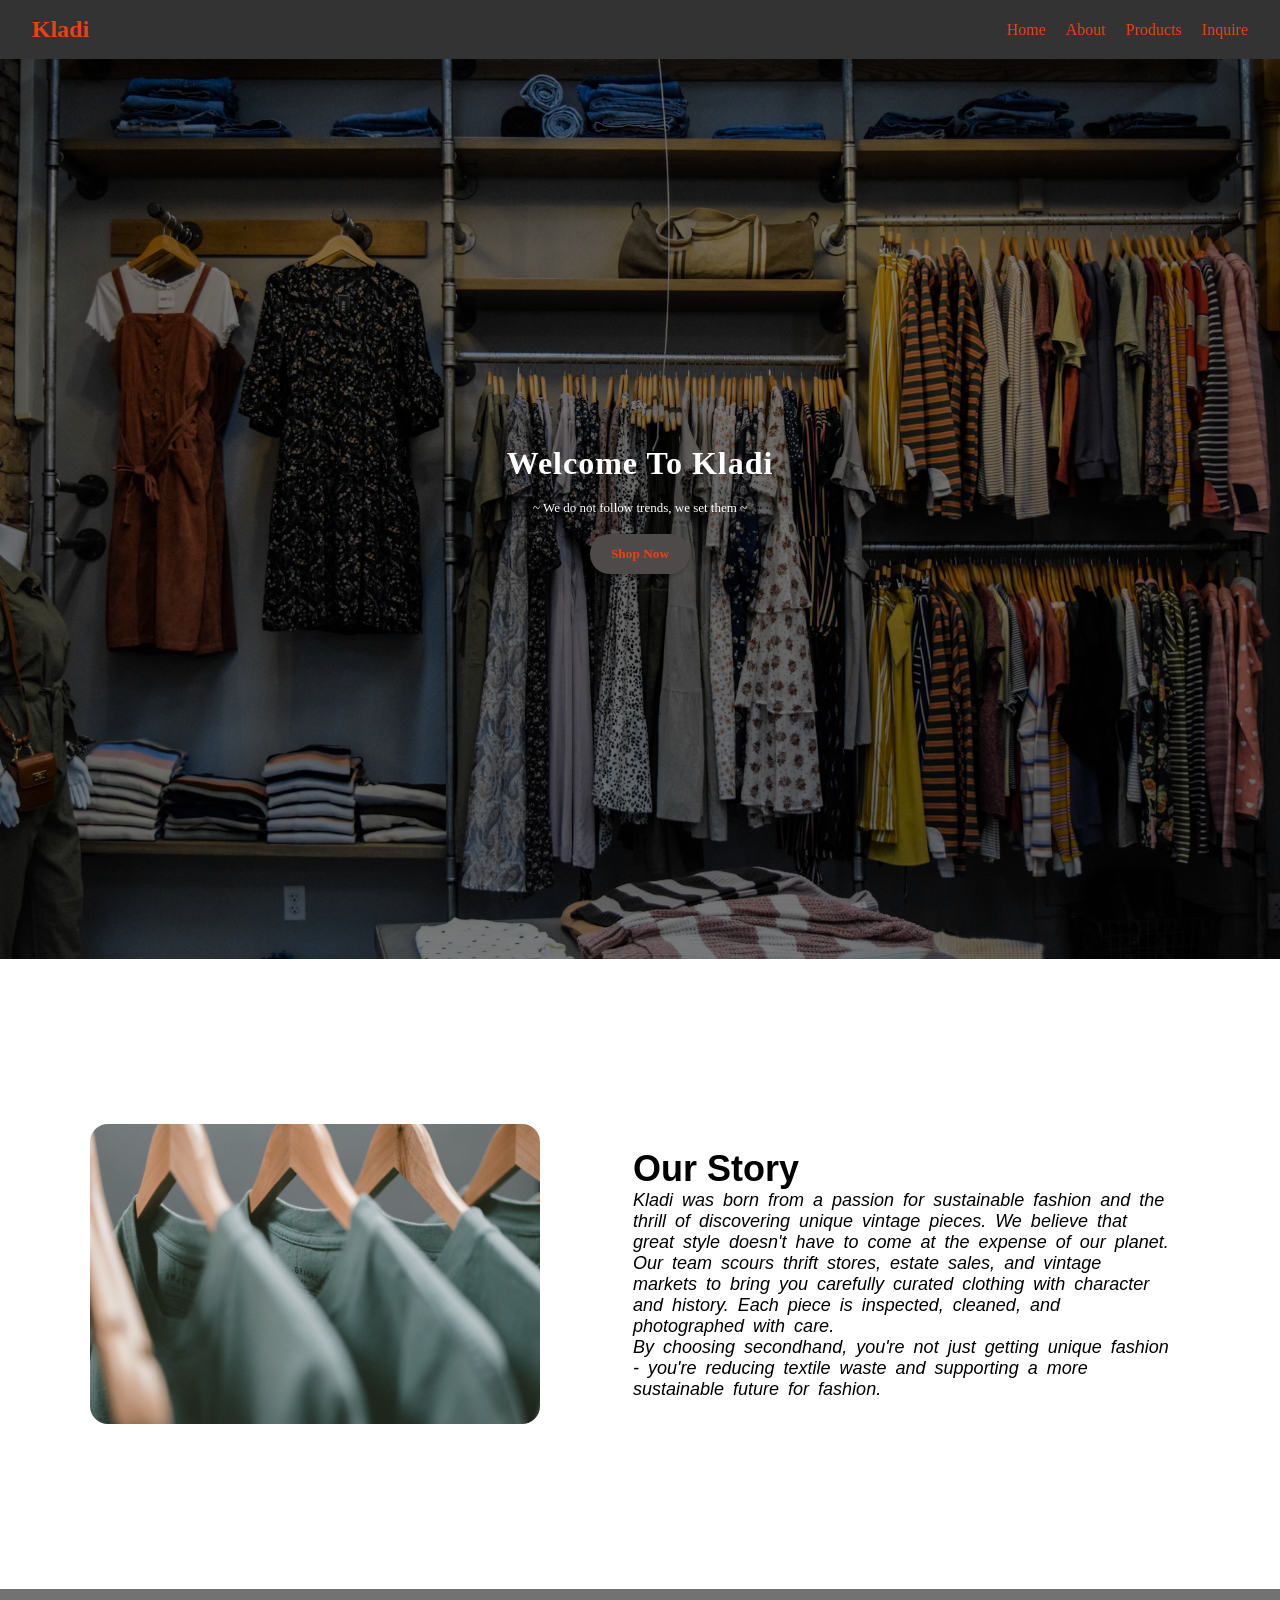
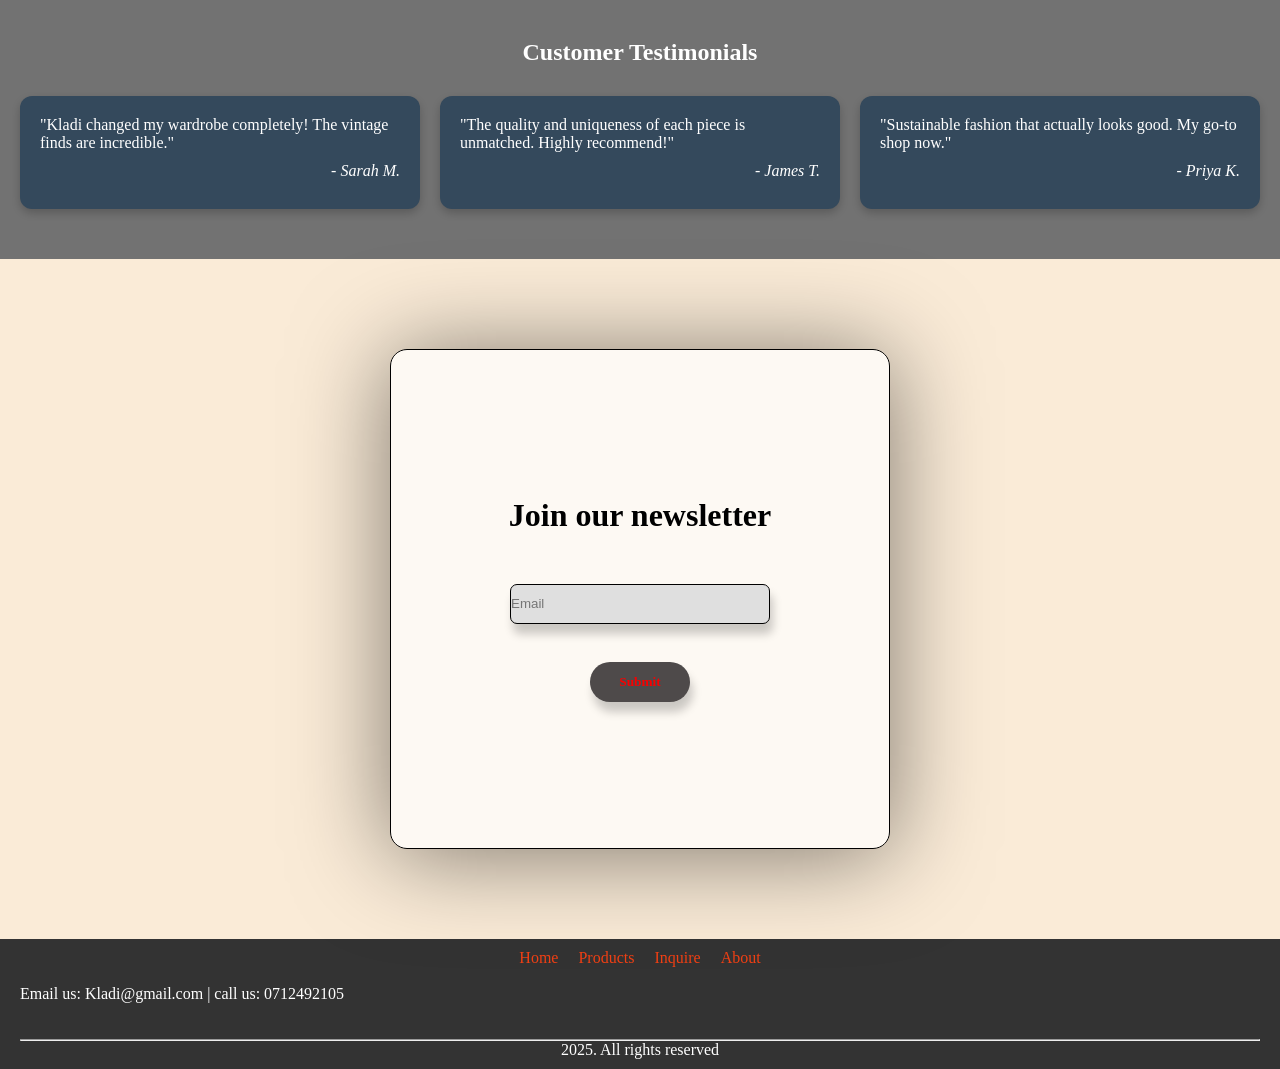
==== index.html @ 6521f9da "first commit" ====
<html lang="en">
<head>
    <meta charset="UTF-8">
    <meta name="viewport" content="width=device-width, initial-scale=1.0">
    
    <link rel="shortcut icon" href="hood.jpg" type="image/x-icon">
    <link rel="stylesheet" href="styles.css">
    <title>
        CIT-227-081/2023, Johnpaul Kibet
    </title>
</head>
<body>
    <nav>
        <div class="logo">
            <H1><a href="#">Kladi </a></H1>
         </div>         
         <div class="links">
            <ul>
                <li><a href="#home">Home</a></li>
                <li><a href="about.html">About</a></li>
                <li><a href="product.html">Products</a></li>
                <li><a href="enquire..html">Inquire</a></li>

            </ul>
         </div>
     </nav>
     <div class="main_logo" id="home">
        <h1 style="font-family: 'Playfair Display', serif;font: weight bolder; letter-spacing: 1px;color: rgb(255, 255, 255);">Welcome To Kladi </h1><br>
        <p style="font-family:cursive; font-weight: 10px; font-size: small;color: rgb(255, 255, 255);">~ We do not follow trends, we set them ~</p><br>
        <p><button type="button" ><a href="product.html">Shop Now</a></button></p>
     </div>
     <div class="story">
        <div class="story_image">
            <img src="tshirts.jpg" alt="clothes" >
        </div>
        <div class="speech">
            <div class="speech_container">
                <h1>Our Story</h1>
                <p>Kladi was born from a passion for sustainable fashion and the thrill of discovering unique vintage pieces. We believe that great style doesn't have to come at the expense of our planet.</p>
                <p>Our team scours thrift stores, estate sales, and vintage markets to bring you carefully curated clothing with character and history. Each piece is inspected, cleaned, and photographed with care.</p>
                <p>By choosing secondhand, you're not just getting unique fashion - you're reducing textile waste and supporting a more sustainable future for fashion.</p>
            </div>
        </div>
     </div>
     
     
     <div class="reviews">
        <h2 style="text-align: center; width: 100%; color: rgb(255, 255, 255);">Customer Testimonials</h2>
        <div class="customer">
            <p>"Kladi changed my wardrobe completely! The vintage finds are incredible."</p>
            <p class="customer-name">- Sarah M.</p>
        </div>
        <div class="customer">
            <p>"The quality and uniqueness of each piece is unmatched. Highly recommend!"</p>
            <p class="customer-name">- James T.</p>
        </div>
        <div class="customer">
            <p>"Sustainable fashion that actually looks good. My go-to shop now."</p>
            <p class="customer-name">- Priya K.</p>
        </div>
    </div>

    <div class="newsletter">
        <div class="newscont">
            <form action="#" method="post">
                <h1 style="top: 0; margin-bottom: 50px;">Join our newsletter</h1>
                <input type="Email" placeholder="Email" required><br>
                <button type="button" value="Subscribe">Submit</button>
            </form>
        </div>
    </div>
    
     <footer>
        
        <div class="quick_links">
            <ul>
               
                <li><a href="#home">Home</a></li>
                <li><a href="product.html">Products</a></li>
                <li><a href="enquire..html">Inquire</a></li>
                <li><a href="about.html">About</a></li>
            </ul>
        </div><br>
        <div class="contacts">
            Email us: Kladi@gmail.com | call us: 0712492105
        </div>
        <div class="social_media">
            <ul></ul>
        </div>
        <br><br>
        <hr>
        <center><p>2025. All rights reserved</p></center>
     </footer>

</body>
</html>
---- styles.css ----
*{
    margin: 0;
    padding: 0;
    box-sizing: border-box;
}
a{
    text-decoration: none;
    transition: 0.3s ease-in-out;
}
li,a{
    list-style-type: none;
    color: rgb(240, 63, 19);
    transition: 0.3s ease-in-out;
}
a:hover{
    color: rgb(255, 255, 255);
}
ul{
    display: flex;
    gap: 20px;
}
.logo{
    color: white;
}
nav{
    display: flex;
    justify-content: space-between;
    align-items: center;
    background-color: rgba(0, 0, 0, 0.8);
    backdrop-filter: blur(8px);
    padding: 1rem 2rem;
    position: sticky;
    top: 0;
    width: 100%;
    z-index: 1000;
}
.main_logo{
    background: linear-gradient(rgba(0, 0, 0, 0.5), rgba(0, 0, 0, 0.5)), url(clothes.jpg);
    background-size: cover;
    background-repeat: no-repeat;
    background-position: center;
    width: 100%;
    height: 100vh;
    text-align: center;
    display: flex;
    flex-direction: column;
    justify-content: center;
}

.story{
    display: flex;
    justify-content: center;
    align-items: center;
    height:70vh;
    width: 100%;
    margin: 0 auto;
    padding: 20px;
    gap: 30px;
}
.story_image{
    flex: 1;
    max-width: 40%;
    display: flex;
    justify-content: center;
    align-items: center;
}
.story_image img{
    max-height: 300px;
    max-width: 100%;
    border-radius: 18px;
    object-fit: cover;
}
.speech{
    flex: 1;
    max-width: 50%;
    padding: 20px;
    font-family: 'Franklin Gothic Medium', 'Arial Narrow', Arial, sans-serif;
    font-size:large;
}
.speech p{
    font-style: italic;
    word-spacing: 4px;
    color:black;
}
.speech_container{
    padding: 10px 20px;
}

@media (max-width: 768px){
    .story{
        height: auto;
        flex-direction: column;
    }
    .story_image, .speech{
        max-width: 100%;
    }
    .story_image img{
        width: 300px;
        margin: 30px;
    }
    .reviews{
        flex-direction: column;
        height: auto;
    }
    
}
@media (max-width: 769px) {
    .story{
        width: 90%;
    }
   
}
@media (min-width: 769px) {
.reviews {
align-items: stretch; 
}
}

button {
    height: 40px;
    width: 100px;
    border-radius: 20px;
    background-color: #4e4a4a;
    color: rgb(248, 0, 0);
    font-weight: 700;
    border: none;
    cursor: pointer;
    box-shadow: 0 2px 3px rgba(0, 0, 0, 0.2);
    transition: all 0.3s ease-in-out;
    font-family: inherit;
}

button:hover {
    background-color: goldenrod;
    color:aliceblue;

}   
.reviews{
    color: black;
}
.reviews {
background-color: rgb(114, 114, 114);
display: flex;
flex-wrap: wrap;
gap: 20px;
padding: 50px 20px;
justify-content: center;
min-height: 30vh;

}


.customer {
background-color: rgb(52, 73, 92);
border-radius: 12px;
padding: 20px;
width: calc(25% - 20px);
box-shadow: 0 4px 8px rgba(0,0,0,0.2);
flex: 1 1 200px;
color: white;
transition: .4s ease-in-out;
}
.customer:hover{
    transform: translateY(-5px);
}

.customer-name {
font-style: italic;
text-align: right;
margin-top: 10px;
}

@media (max-width: 768px) {
.customer {
    width: 100%;
}
}
.social-media{
color: white;
}
.newsletter{
    background-color: antiquewhite;
    align-items: center;
    justify-content: center;
    display: flex;
    padding: 70px;
}
.newscont{
    display:flex;
    justify-content: center;
    align-items: center;
    min-width: 100%;
    height:60vh;
    
}
.newscont input{
    border-radius: 7px;
    border: 1px solid  black;
    background-color: rgb(223, 223, 223);
    margin-bottom: 20px;
    width: 260px;
    height: 40px;
    transition: 0.4s ease-in;
    box-shadow: 3px 10px 10px rgba(0,0,0,0.2);
}
.newscont input:hover{
    background-color: aliceblue;
}
.newscont button{
    box-shadow: 3px 10px 10px rgba(0,0,0,0.2);
}
footer{
    background-color: rgba(0, 0, 0, 0.8);            
    padding: 10px 20px;
    width: 100%;
}
footer, p{
color: white;
}
.quick_links ul{
display: flex;
flex-direction: row;
justify-content: center;
}
.home_link{
    
}
form{
    display: flex;
    flex-direction: column;
    justify-content: center;
    align-items: center;
    border: 1px solid black;
    max-width: 500px;
    width: 60%;
    height:500px;
    border-radius: 17px;
    background-color: rgba(255,255,255,0.7);
    box-shadow: 0 5px 6pc rgba(0,0,0,0.5);
}
@media(max-width: 768px){
    .form{
        max-width: 700px;
    }
}
form input{
    height: 30px;
    width: 200px;
    
}
form label{
    margin-right: 40px;
}
#message{
    margin-right: 40px;
}
.details{
    margin: 20px
}
.inq_body{
    background-color: rgb(196, 212, 212);
    justify-content: center;
    align-items: center;
    display: flex;
    min-height: 100vh;
    margin: 0;
}

form{
    display: flex;
    flex-direction: column;
    justify-content: center;
    align-items: center;
    border: 1px solid black;
    width: 60%;
    height:500px;
    border-radius: 17px;
    background-color: rgba(255,255,255,0.7);
    box-shadow: 0 5px 6pc rgba(0,0,0,0.5);
}
form input{
    height: 30px;
    width: 200px;
    
}
form label{
    margin-right: 40px;
}
#message{
    margin-right: 40px;
}
.details{
    display: flex;
    align-items: center;
}
.details label {
    width: 100px; 
    text-align: right; 
    margin-right: 10px; 
}
.details input, .details textarea {
    flex: 1; 
    height: 30px;
    padding: 5px;
}
.details textarea{
    height:60px;
    
}
.inq_body{
    background-color: rgb(196, 212, 212);
    justify-content: center;
    align-items: center;
    display: flex;
    min-height: 100vh;
    margin: 0;
}
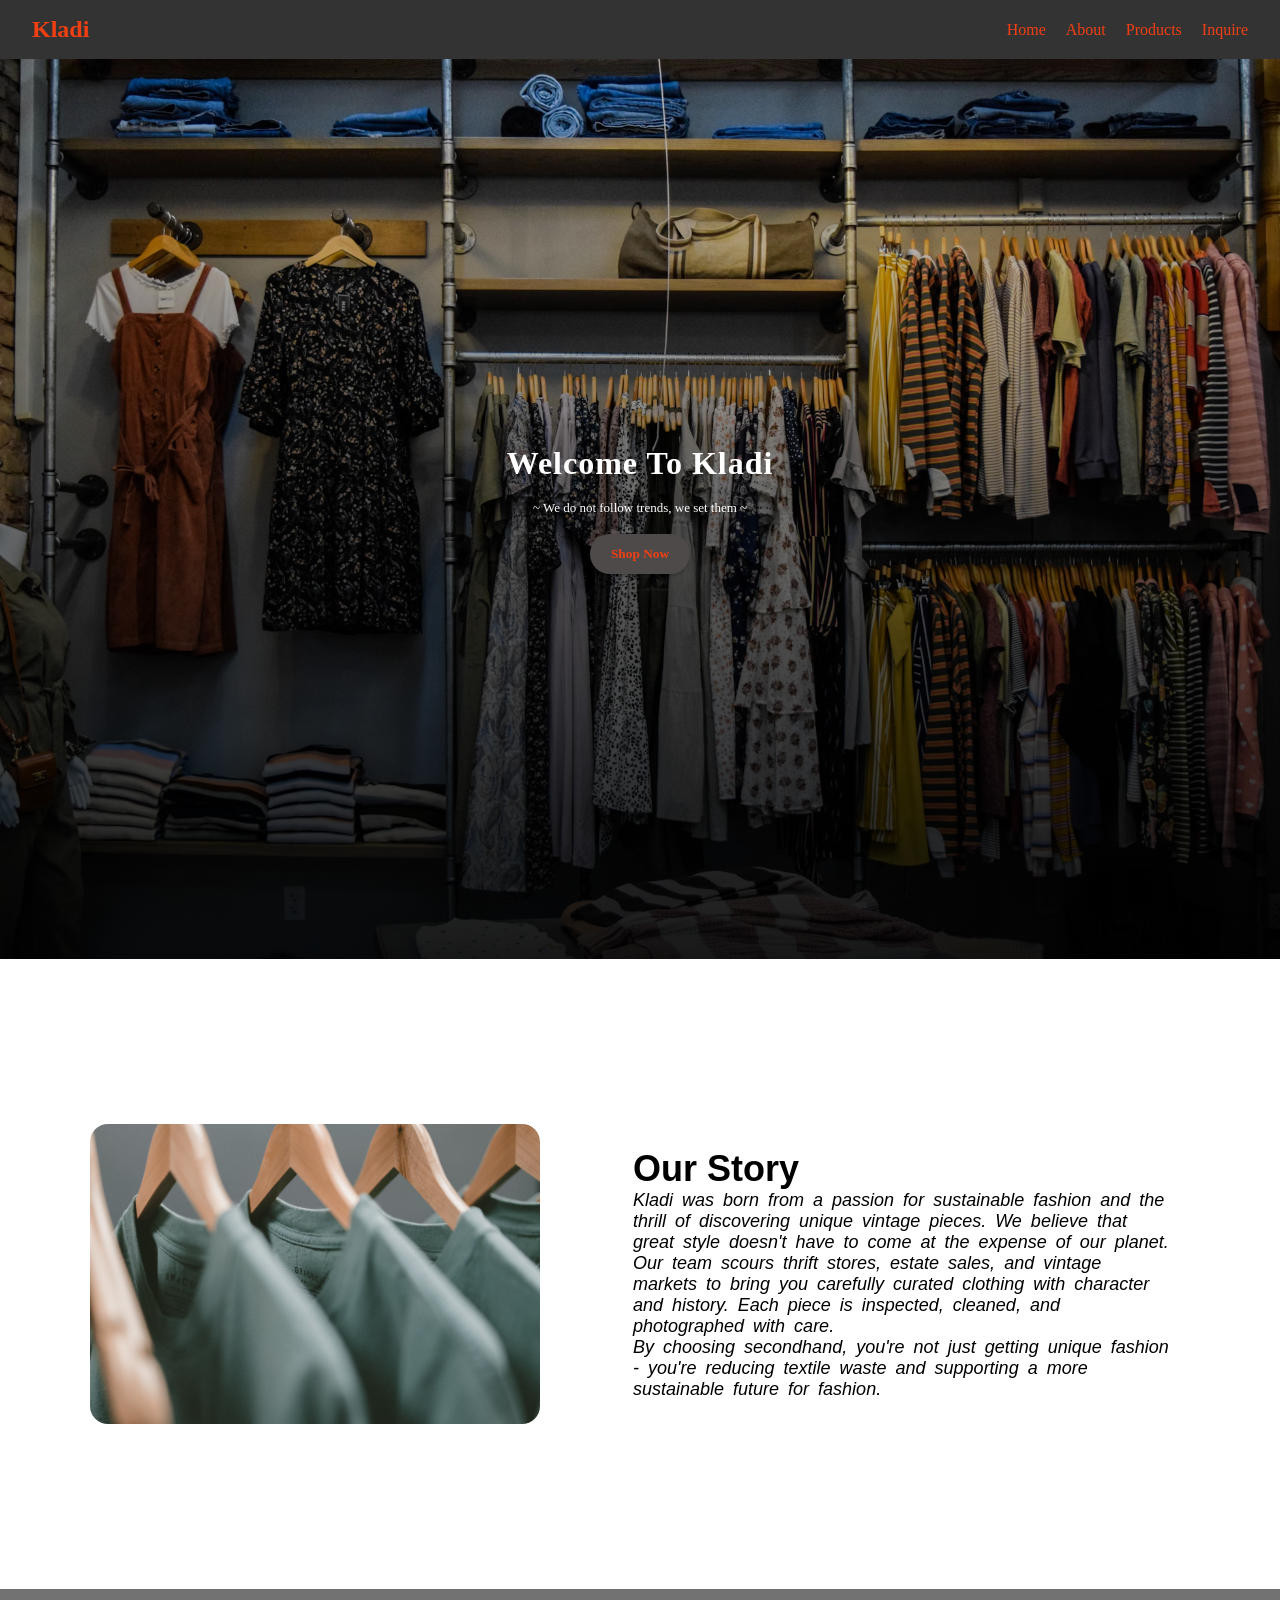
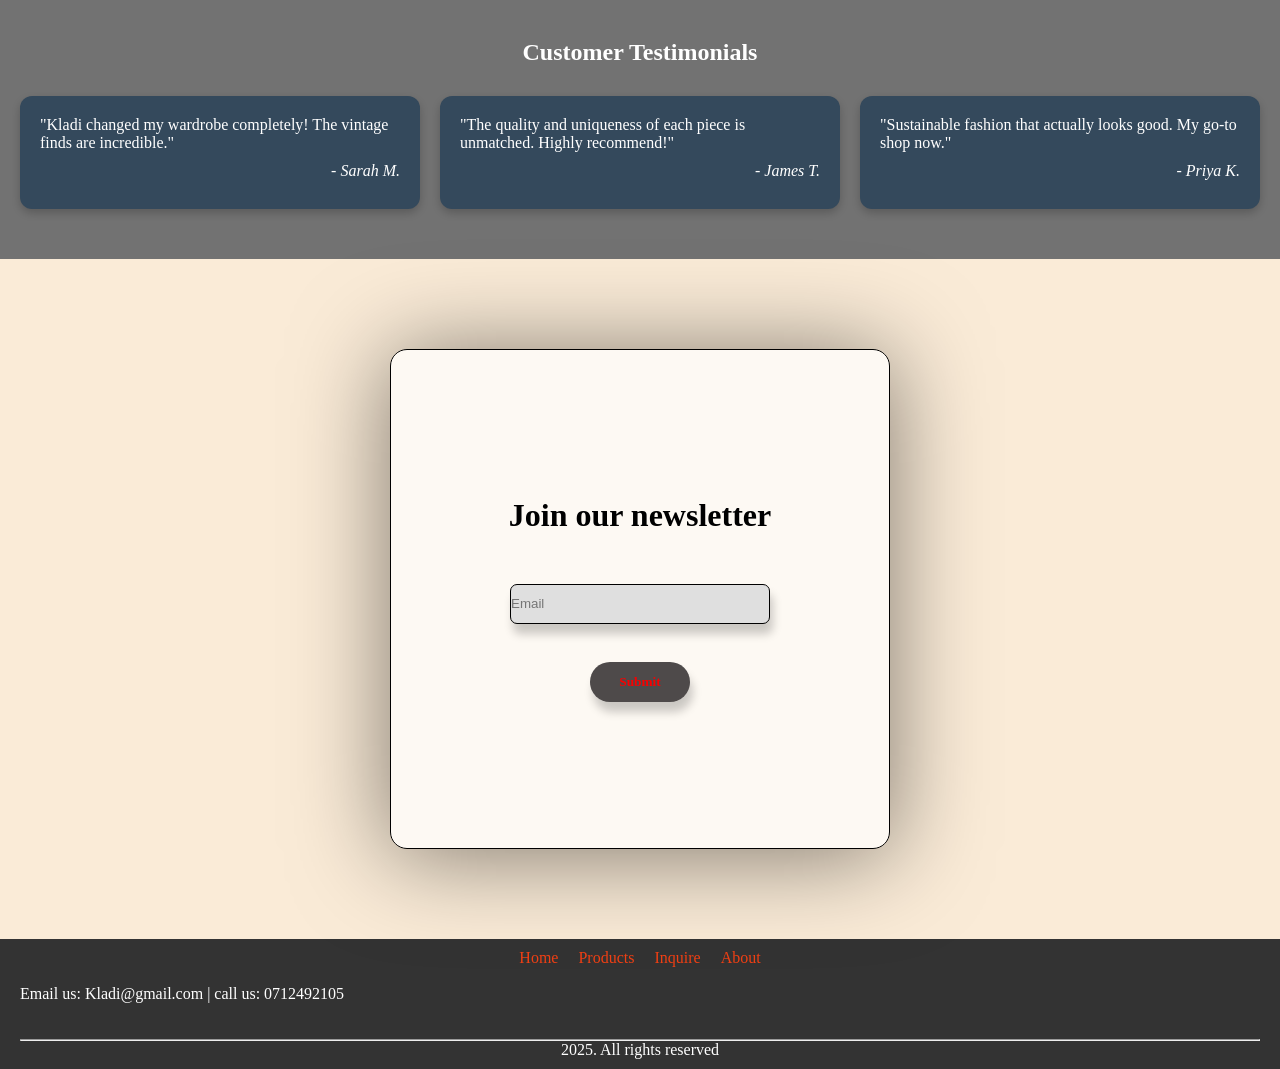
==== commit c1652d11: "changed corduroy to pants" ====
--- a/index.html
+++ b/index.html
@@ -8,6 +8,324 @@
     <title>
         CIT-227-081/2023, Johnpaul Kibet
     </title>
+    <style>
+        *{
+    margin: 0;
+    padding: 0;
+    box-sizing: border-box;
+}
+a{
+    text-decoration: none;
+    transition: 0.3s ease-in-out;
+}
+li,a{
+    list-style-type: none;
+    color: rgb(240, 63, 19);
+    transition: 0.3s ease-in-out;
+}
+a:hover{
+    color: rgb(255, 255, 255);
+}
+ul{
+    display: flex;
+    gap: 20px;
+}
+.logo{
+    color: white;
+}
+nav{
+    display: flex;
+    justify-content: space-between;
+    align-items: center;
+    background-color: rgba(0, 0, 0, 0.8);
+    backdrop-filter: blur(8px);
+    padding: 1rem 2rem;
+    position: sticky;
+    top: 0;
+    width: 100%;
+    z-index: 1000;
+}
+.main_logo{
+    background: linear-gradient(rgba(0, 0, 0, 0.1), rgba(0, 0, 0, 0.9)), url(clothes.jpg);
+    background-size: cover;
+    background-repeat: no-repeat;
+    background-position: center;
+    width: 100%;
+    height: 100vh;
+    text-align: center;
+    display: flex;
+    flex-direction: column;
+    justify-content: center;
+}
+
+.story{
+    display: flex;
+    justify-content: center;
+    align-items: center;
+    height:70vh;
+    width: 100%;
+    margin: 0 auto;
+    padding: 20px;
+    gap: 30px;
+}
+.story_image{
+    flex: 1;
+    max-width: 40%;
+    display: flex;
+    justify-content: center;
+    align-items: center;
+}
+.story_image img{
+    max-height: 300px;
+    max-width: 100%;
+    border-radius: 18px;
+    object-fit: cover;
+}
+.speech{
+    flex: 1;
+    max-width: 50%;
+    padding: 20px;
+    font-family: 'Franklin Gothic Medium', 'Arial Narrow', Arial, sans-serif;
+    font-size:large;
+}
+.speech p{
+    font-style: italic;
+    word-spacing: 4px;
+    color:black;
+}
+.speech_container{
+    padding: 10px 20px;
+}
+
+@media (max-width: 768px){
+    .story{
+        height: auto;
+        flex-direction: column;
+    }
+    .story_image, .speech{
+        max-width: 100%;
+    }
+    .story_image img{
+        width: 300px;
+        margin: 30px;
+    }
+    .reviews{
+        flex-direction: column;
+        height: auto;
+    }
+    
+}
+@media (max-width: 769px) {
+    .story{
+        width: 90%;
+    }
+   
+}
+@media (min-width: 769px) {
+.reviews {
+align-items: stretch; 
+}
+}
+
+button {
+    height: 40px;
+    width: 100px;
+    border-radius: 20px;
+    background-color: #4e4a4a;
+    color: rgb(248, 0, 0);
+    font-weight: 700;
+    border: none;
+    cursor: pointer;
+    box-shadow: 0 2px 3px rgba(0, 0, 0, 0.2);
+    transition: all 0.3s ease-in-out;
+    font-family: inherit;
+}
+
+button:hover {
+    background-color: goldenrod;
+    color:aliceblue;
+
+}   
+.reviews{
+    color: black;
+}
+.reviews {
+background-color: rgb(114, 114, 114);
+display: flex;
+flex-wrap: wrap;
+gap: 20px;
+padding: 50px 20px;
+justify-content: center;
+min-height: 30vh;
+
+}
+
+
+.customer {
+background-color: rgb(52, 73, 92);
+border-radius: 12px;
+padding: 20px;
+width: calc(25% - 20px);
+box-shadow: 0 4px 8px rgba(0,0,0,0.2);
+flex: 1 1 200px;
+color: white;
+transition: .4s ease-in-out;
+}
+.customer:hover{
+    transform: translateY(-5px);
+}
+
+.customer-name {
+font-style: italic;
+text-align: right;
+margin-top: 10px;
+}
+
+@media (max-width: 768px) {
+.customer {
+    width: 100%;
+}
+}
+.social-media{
+color: white;
+}
+.newsletter{
+    background-color: antiquewhite;
+    align-items: center;
+    justify-content: center;
+    display: flex;
+    padding: 70px;
+}
+.newscont{
+    display:flex;
+    justify-content: center;
+    align-items: center;
+    min-width: 100%;
+    height:60vh;
+    
+}
+.newscont input{
+    border-radius: 7px;
+    border: 1px solid  black;
+    background-color: rgb(223, 223, 223);
+    margin-bottom: 20px;
+    width: 260px;
+    height: 40px;
+    transition: 0.4s ease-in;
+    box-shadow: 3px 10px 10px rgba(0,0,0,0.2);
+}
+.newscont input:hover{
+    background-color: aliceblue;
+}
+.newscont button{
+    box-shadow: 3px 10px 10px rgba(0,0,0,0.2);
+}
+footer{
+    background-color: rgba(0, 0, 0, 0.8);            
+    padding: 10px 20px;
+    width: 100%;
+}
+footer, p{
+color: white;
+}
+.quick_links ul{
+display: flex;
+flex-direction: row;
+justify-content: center;
+}
+
+form{
+    display: flex;
+    flex-direction: column;
+    justify-content: center;
+    align-items: center;
+    border: 1px solid black;
+    max-width: 500px;
+    width: 60%;
+    height:500px;
+    border-radius: 17px;
+    background-color: rgba(255,255,255,0.7);
+    box-shadow: 0 5px 6pc rgba(0,0,0,0.5);
+}
+@media(max-width: 768px){
+    .form{
+        max-width: 700px;
+    }
+}
+form input{
+    height: 30px;
+    width: 200px;
+    
+}
+form label{
+    margin-right: 40px;
+}
+#message{
+    margin-right: 40px;
+}
+.details{
+    margin: 20px
+}
+.inq_body{
+    background-color: rgb(196, 212, 212);
+    justify-content: center;
+    align-items: center;
+    display: flex;
+    min-height: 100vh;
+    margin: 0;
+}
+
+form{
+    display: flex;
+    flex-direction: column;
+    justify-content: center;
+    align-items: center;
+    border: 1px solid black;
+    width: 60%;
+    height:500px;
+    border-radius: 17px;
+    background-color: rgba(255,255,255,0.7);
+    box-shadow: 0 5px 6pc rgba(0,0,0,0.5);
+}
+form input{
+    height: 30px;
+    width: 200px;
+    
+}
+form label{
+    margin-right: 40px;
+}
+#message{
+    margin-right: 40px;
+}
+.details{
+    display: flex;
+    align-items: center;
+}
+.details label {
+    width: 100px; 
+    text-align: right; 
+    margin-right: 10px; 
+}
+.details input, .details textarea {
+    flex: 1; 
+    height: 30px;
+    padding: 5px;
+}
+.details textarea{
+    height:60px;
+    
+}
+.inq_body{
+    background-color: rgb(196, 212, 212);
+    justify-content: center;
+    align-items: center;
+    display: flex;
+    min-height: 100vh;
+    margin: 0;
+}
+        
+    </style>
 </head>
 <body>
     <nav>
--- a/styles.css
+++ b/styles.css
@@ -35,7 +35,7 @@
     z-index: 1000;
 }
 .main_logo{
-    background: linear-gradient(rgba(0, 0, 0, 0.5), rgba(0, 0, 0, 0.5)), url(clothes.jpg);
+    background: linear-gradient(rgba(0, 0, 0, 0.1), rgba(0, 0, 0, 0.9)), url(clothes.jpg);
     background-size: cover;
     background-repeat: no-repeat;
     background-position: center;
@@ -222,9 +222,7 @@
 flex-direction: row;
 justify-content: center;
 }
-.home_link{
-    
-}
+
 form{
     display: flex;
     flex-direction: column;
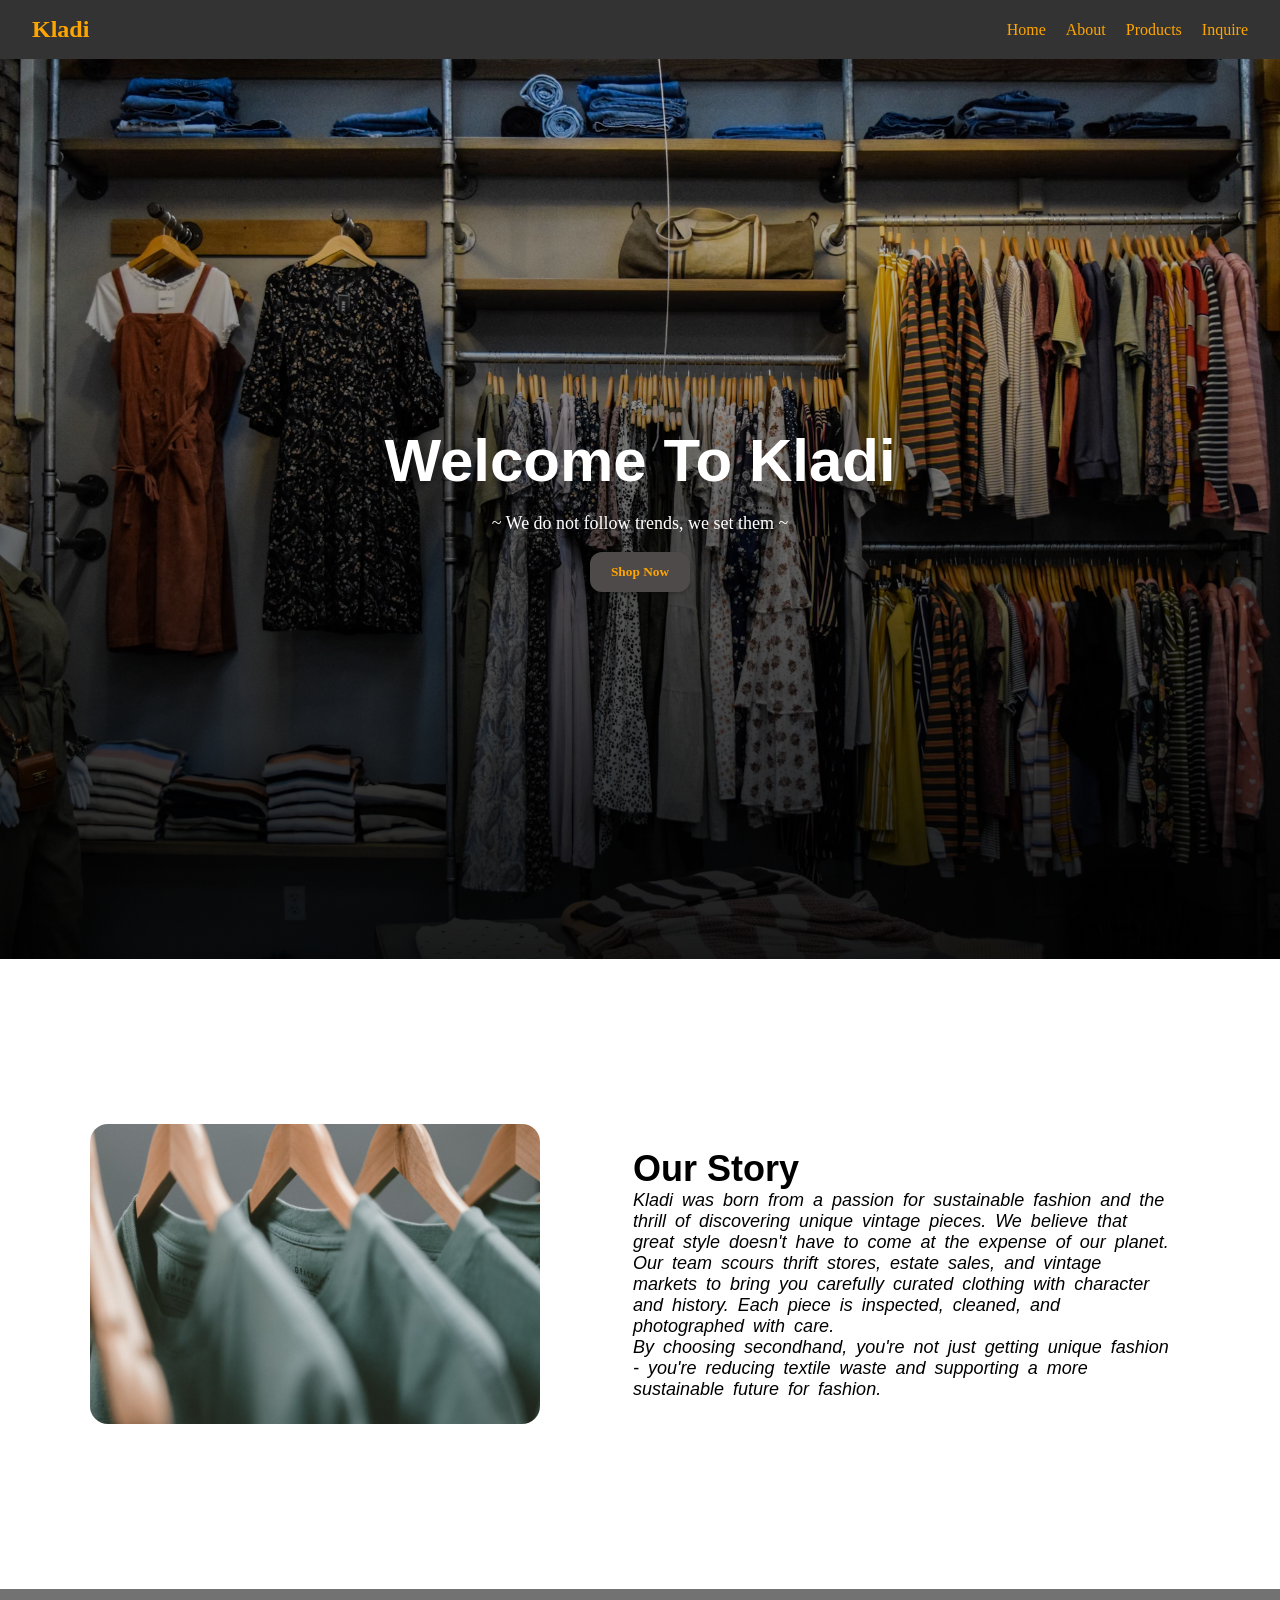
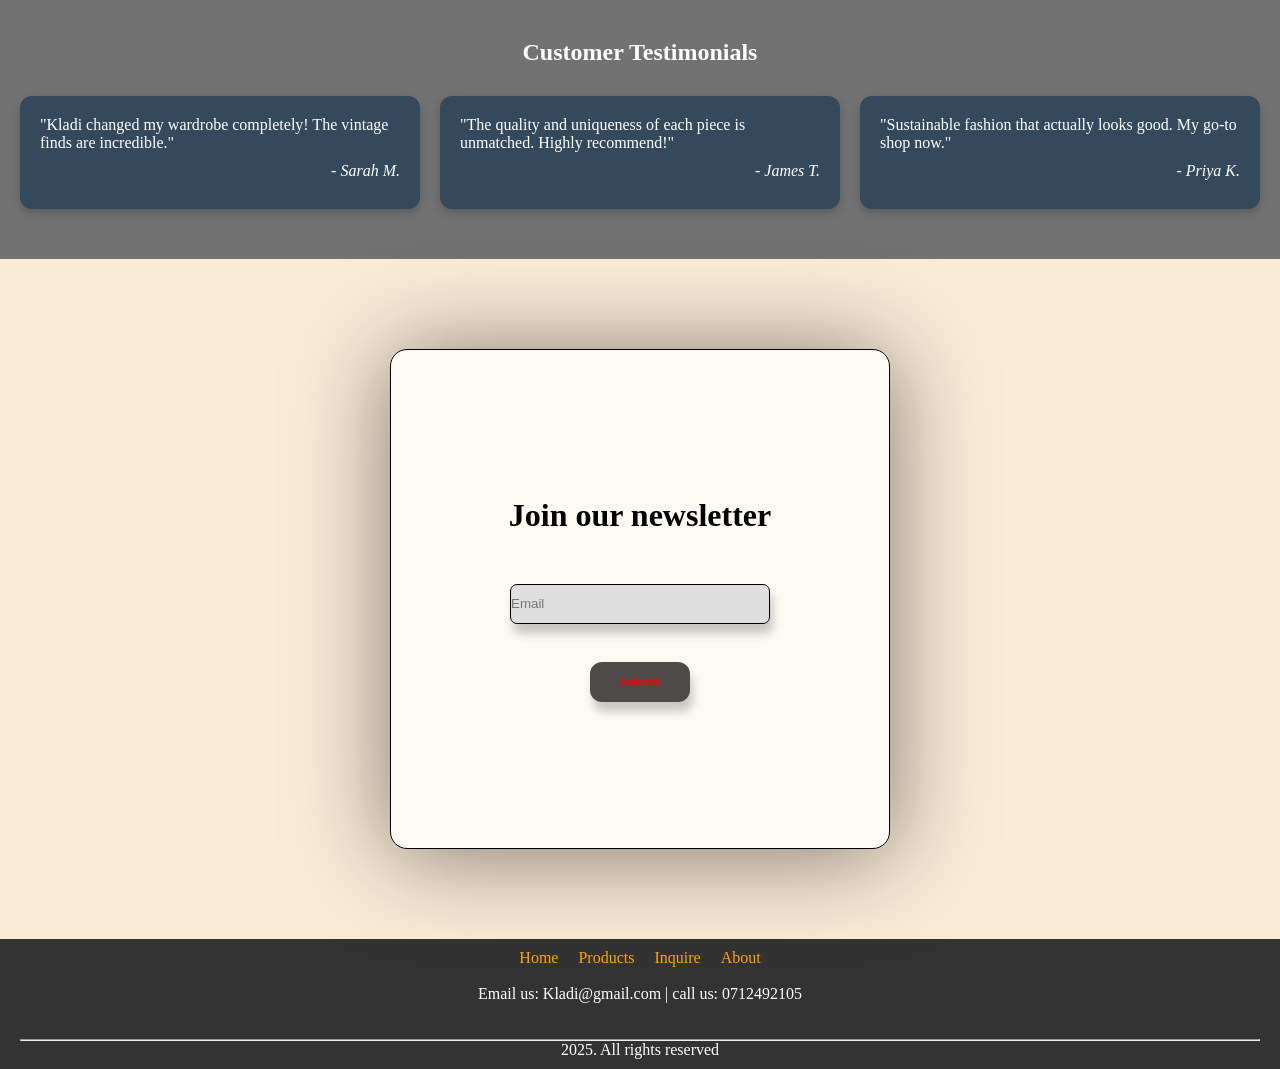
==== commit 1a1a14e0: "links update" ====
--- a/index.html
+++ b/index.html
@@ -20,7 +20,7 @@
 }
 li,a{
     list-style-type: none;
-    color: rgb(240, 63, 19);
+    color: orange;
     transition: 0.3s ease-in-out;
 }
 a:hover{
@@ -57,7 +57,17 @@
     flex-direction: column;
     justify-content: center;
 }
-
+.main_logo h1{
+    font-weight: bolder;
+    font-size: 60px;
+    color: white;
+    font-family: sans-serif;
+    
+}
+.main_logo p{
+    font-family:cursive;
+    font-size: 18px;
+}
 .story{
     display: flex;
     justify-content: center;
@@ -130,7 +140,7 @@
 button {
     height: 40px;
     width: 100px;
-    border-radius: 20px;
+    border-radius: 12px;
     background-color: #4e4a4a;
     color: rgb(248, 0, 0);
     font-weight: 700;
@@ -140,10 +150,13 @@
     transition: all 0.3s ease-in-out;
     font-family: inherit;
 }
+button a:hover{
+    color: black;
+}
 
 button:hover {
-    background-color: goldenrod;
-    color:aliceblue;
+    background-color: rgb(233, 230, 224);
+    color:rgb(244, 237, 237);
 
 }   
 .reviews{
@@ -324,13 +337,27 @@
     min-height: 100vh;
     margin: 0;
 }
-        
+@keyframes fadeInUp {
+  from {
+    opacity: 0;
+    transform: translateY(50px);
+  }
+  to {
+    opacity: 1;
+    transform: translateY(0);
+  }
+}
+
+.fade-in {
+  animation: fadeInUp 1.5s ease-out forwards;
+  opacity: 0; /* So it starts invisible */
+}
     </style>
 </head>
 <body>
     <nav>
         <div class="logo">
-            <H1><a href="#">Kladi </a></H1>
+            <H1><a href="index.html">Kladi </a></H1>
          </div>         
          <div class="links">
             <ul>
@@ -343,9 +370,9 @@
          </div>
      </nav>
      <div class="main_logo" id="home">
-        <h1 style="font-family: 'Playfair Display', serif;font: weight bolder; letter-spacing: 1px;color: rgb(255, 255, 255);">Welcome To Kladi </h1><br>
-        <p style="font-family:cursive; font-weight: 10px; font-size: small;color: rgb(255, 255, 255);">~ We do not follow trends, we set them ~</p><br>
-        <p><button type="button" ><a href="product.html">Shop Now</a></button></p>
+        <h1 class="fade-in">Welcome To Kladi </h1><br>
+        <p class="fade-in">~ We do not follow trends, we set them ~</p><br>
+        <p><button type="button" class="fade-in"><a href="product.html">Shop Now</a></button></p>
      </div>
      <div class="story">
         <div class="story_image">
@@ -400,7 +427,7 @@
             </ul>
         </div><br>
         <div class="contacts">
-            Email us: Kladi@gmail.com | call us: 0712492105
+           <center> Email us: Kladi@gmail.com | call us: 0712492105</center>
         </div>
         <div class="social_media">
             <ul></ul>
@@ -412,4 +439,4 @@
 
 </body>
 </html>
-     +     
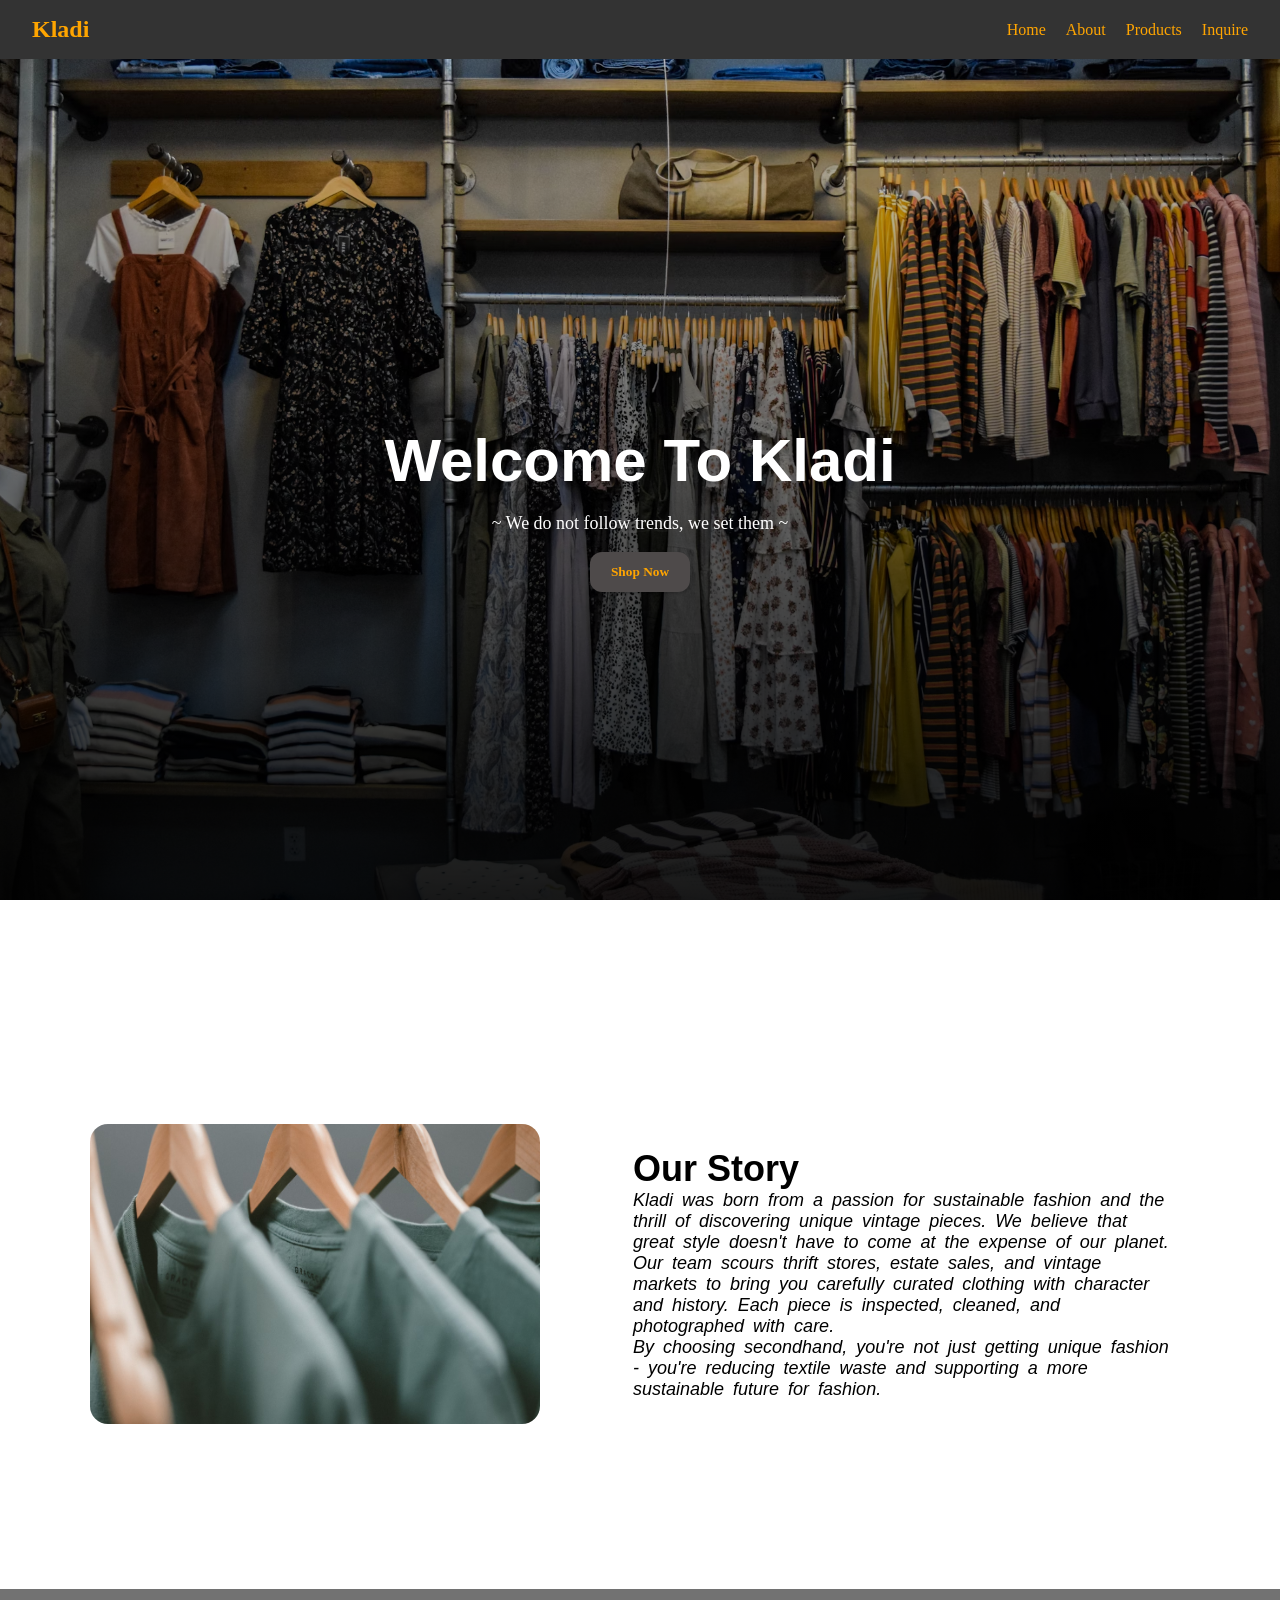
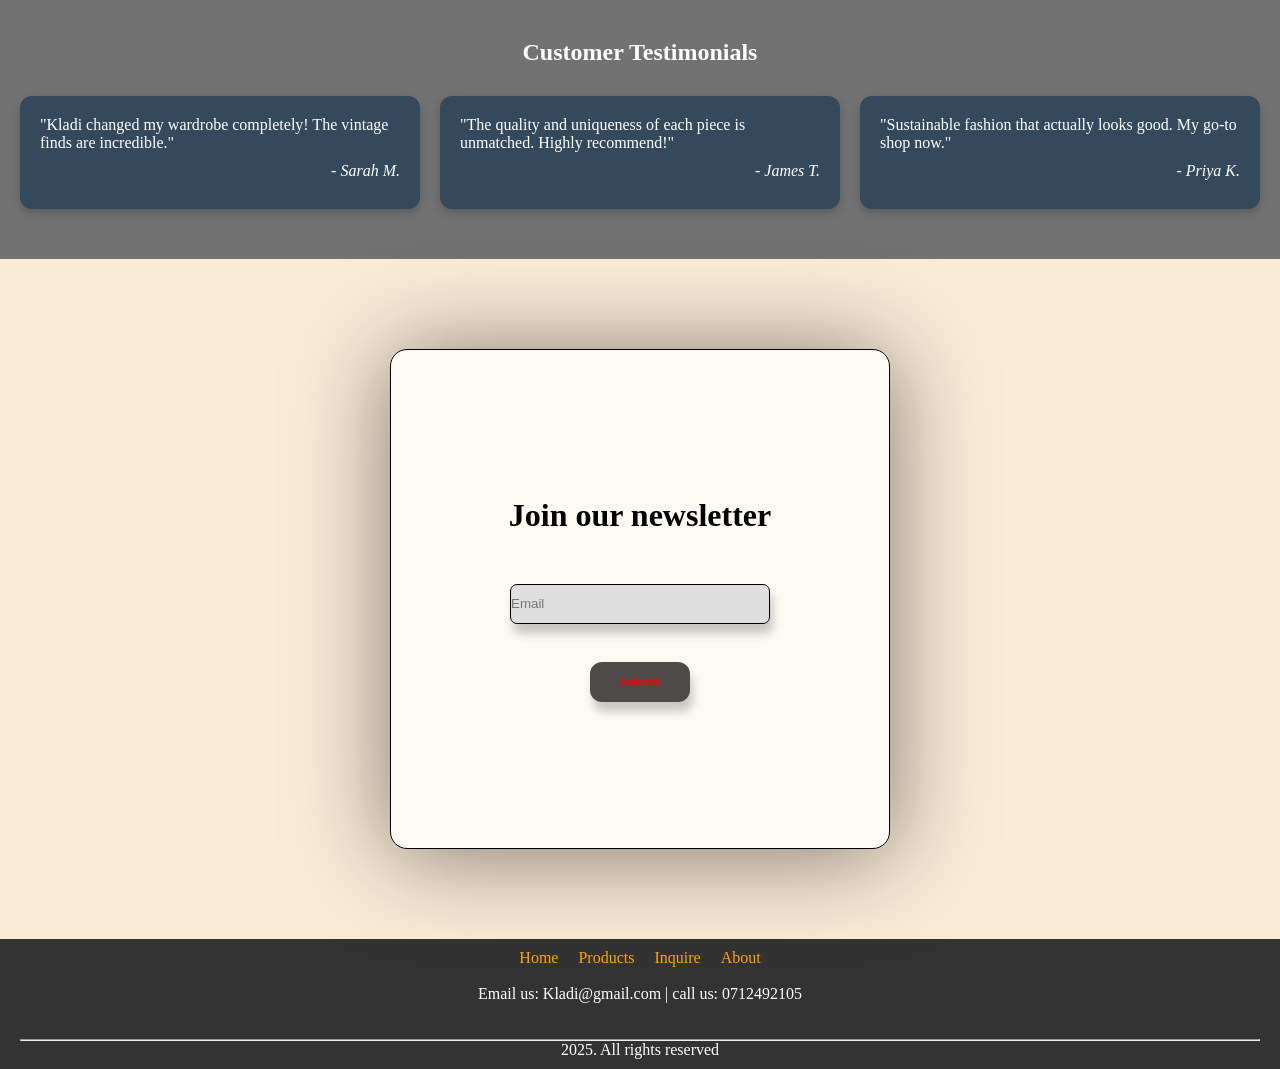
==== commit e9287cfe: "assignment done" ====
--- a/index.html
+++ b/index.html
@@ -26,6 +26,9 @@
 a:hover{
     color: rgb(255, 255, 255);
 }
+a:active{
+    color: red;
+}
 ul{
     display: flex;
     gap: 20px;
@@ -50,6 +53,7 @@
     background-size: cover;
     background-repeat: no-repeat;
     background-position: center;
+    background-attachment: fixed;
     width: 100%;
     height: 100vh;
     text-align: center;
@@ -439,4 +443,4 @@
 
 </body>
 </html>
-     
+     
--- a/styles.css
+++ b/styles.css
@@ -9,12 +9,13 @@
 }
 li,a{
     list-style-type: none;
-    color: rgb(240, 63, 19);
+    color: orange;
     transition: 0.3s ease-in-out;
 }
 a:hover{
     color: rgb(255, 255, 255);
 }
+
 ul{
     display: flex;
     gap: 20px;
@@ -313,4 +314,3 @@
     min-height: 100vh;
     margin: 0;
 }
-        
